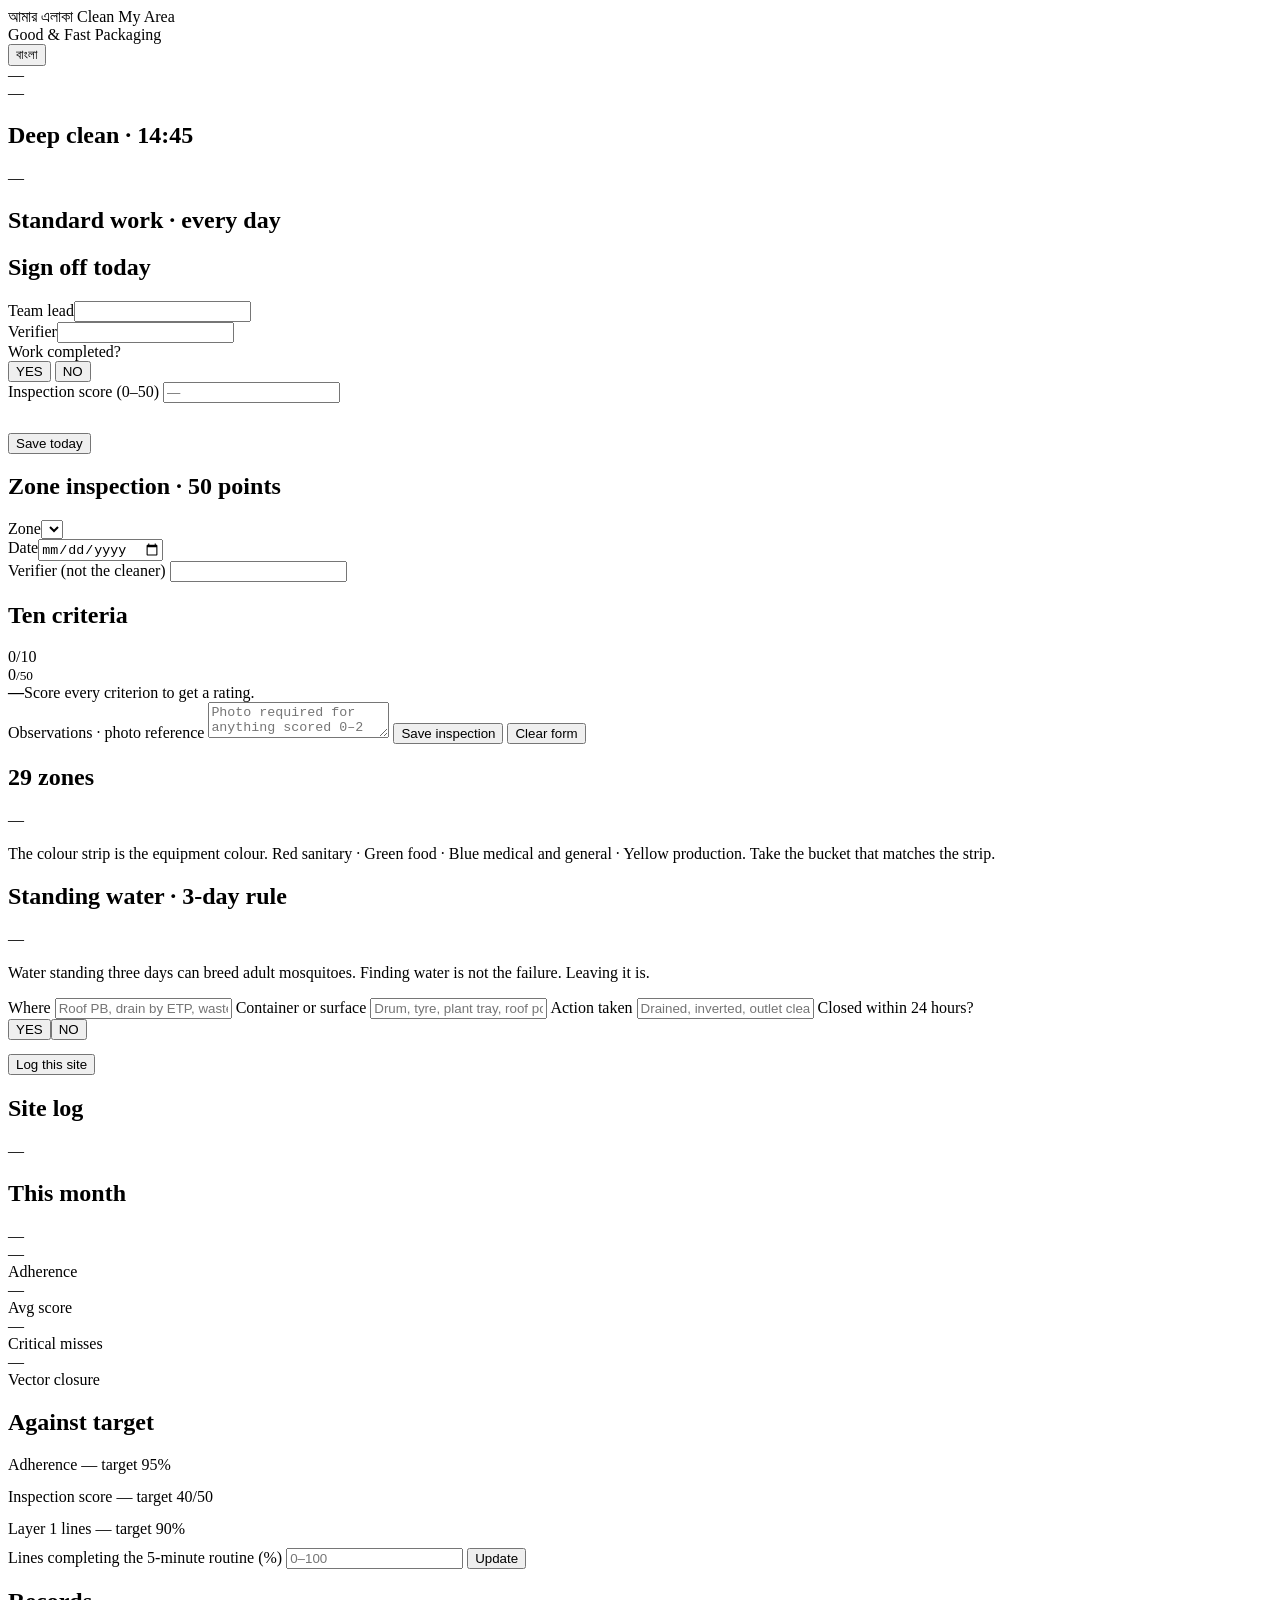
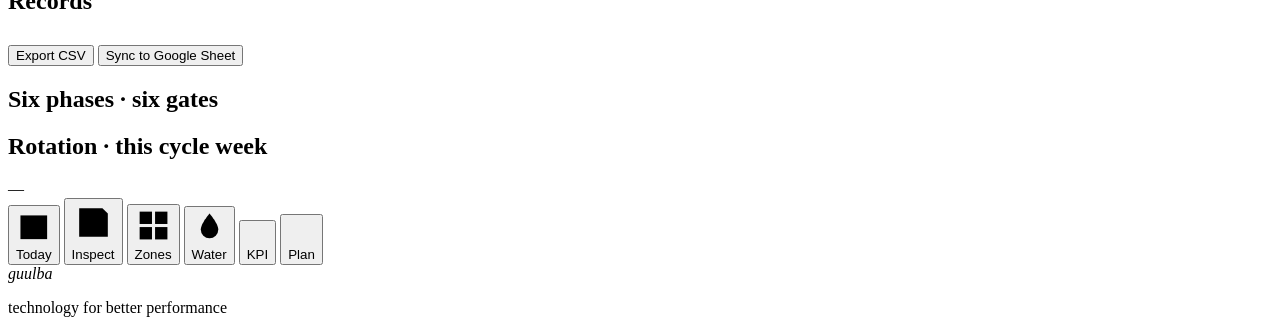
==== index.html @ e6605769 "Add files via upload" ====
<!DOCTYPE html>
<html lang="en">
<head>
<meta charset="utf-8">
<meta name="viewport" content="width=device-width,initial-scale=1,viewport-fit=cover">
<meta name="theme-color" content="#101211">
<meta name="description" content="Housekeeping and hygiene programme for Good &amp; Fast Packaging Co. Ltd. — daily roster, zone inspection, vector control and KPI.">
<title>আমার এলাকা · Clean My Area</title>
<link rel="manifest" href="manifest.json">
<link rel="apple-touch-icon" href="icon-192.png">
<meta name="apple-mobile-web-app-capable" content="yes">
<meta name="apple-mobile-web-app-status-bar-style" content="black">
<link rel="preconnect" href="https://fonts.googleapis.com">
<link rel="preconnect" href="https://fonts.gstatic.com" crossorigin>
<link href="https://fonts.googleapis.com/css2?family=Barlow+Condensed:wght@500;600;700&amp;family=Barlow:wght@400;500;600;700&amp;family=Noto+Sans+Bengali:wght@400;600;700&amp;display=swap" rel="stylesheet">
<link rel="stylesheet" href="css/style.css">
</head>
<body>


<div class="tape" aria-hidden="true"></div>
<header>
  <div class="brand">
    <span class="wordmark">আমার এলাকা</span>
    <span class="latin">Clean My Area</span>
  </div>
  <div class="hdr-row">
    <div class="hdr-meta" id="hdrMeta">Good &amp; Fast Packaging</div>
    <button class="langbtn" id="langBtn" type="button">বাংলা</button>
  </div>
</header>

<main>

<!-- ============ TODAY ============ -->
<section class="view on" id="v-today">
  <div class="hero" id="hero">
    <div class="date" id="heroDate">—</div>
    <div class="dow" id="heroDow">—</div>
    <div class="hero-tags" id="heroTags"></div>
  </div>

  <div class="card" id="pmCard">
    <div class="card-h"><h2 data-t="pmTitle">Deep clean · 14:45</h2><span class="badge slate" id="pmZid">—</span></div>
    <div class="card-b zc" id="pmBody" style="border-left-width:10px">
      <div id="pmZone" style="font-family:'Barlow Condensed';font-size:21px;font-weight:700;line-height:1.15"></div>
      <p class="note" id="pmNote"></p>
    </div>
  </div>

  <div class="card">
    <div class="card-h"><h2 data-t="stdTitle">Standard work · every day</h2></div>
    <div class="card-b" style="padding:0 14px" id="blocks"></div>
  </div>

  <div class="card">
    <div class="card-h"><h2 data-t="signTitle">Sign off today</h2></div>
    <div class="card-b">
      <div class="row2">
        <div><label class="f" data-t="lead">Team lead</label><input type="text" id="fLead" autocomplete="off"></div>
        <div><label class="f" data-t="ver">Verifier</label><input type="text" id="fVer" autocomplete="off"></div>
      </div>
      <label class="f" data-t="doneQ">Work completed?</label>
      <div class="yn">
        <button type="button" id="ynY" aria-pressed="false">YES</button>
        <button type="button" class="no" id="ynN" aria-pressed="false">NO</button>
      </div>
      <label class="f" data-t="scoreL">Inspection score (0–50)</label>
      <input type="text" id="fScore" inputmode="numeric" placeholder="—">
      <p class="note" id="vwarn"></p>
      <button class="btn" id="saveDay" style="margin-top:14px" data-t="saveDay">Save today</button>
    </div>
  </div>
</section>

<!-- ============ INSPECT ============ -->
<section class="view" id="v-inspect">
  <div class="card">
    <div class="card-h"><h2 data-t="inspTitle">Zone inspection · 50 points</h2></div>
    <div class="card-b">
      <div class="row2">
        <div><label class="f" data-t="zoneL">Zone</label><select id="iZone"></select></div>
        <div><label class="f" data-t="dateL">Date</label><input type="date" id="iDate"></div>
      </div>
      <label class="f" data-t="verL">Verifier (not the cleaner)</label>
      <input type="text" id="iVer" autocomplete="off">
    </div>
  </div>

  <div class="card">
    <div class="card-h"><h2 data-t="critTitle">Ten criteria</h2><span id="iProg" class="badge slate">0/10</span></div>
    <div class="card-b" id="qList"></div>
  </div>

  <div class="total">
    <div class="total-n"><span id="iTot">0</span><small>/50</small></div>
    <div class="total-v"><strong id="iRate">—</strong><span id="iAdvice" data-t="rateHint">Score every criterion to get a rating.</span></div>
  </div>
  <label class="f" data-t="obsL">Observations · photo reference</label>
  <textarea id="iObs" placeholder="Photo required for anything scored 0–2"></textarea>
  <button class="btn" id="saveInsp" style="margin-top:12px" data-t="saveInsp">Save inspection</button>
  <button class="btn ghost" id="clearInsp" style="margin-top:8px" data-t="clearInsp">Clear form</button>
</section>

<!-- ============ ZONES ============ -->
<section class="view" id="v-zones">
  <div class="card">
    <div class="card-h"><h2 data-t="zonesTitle">29 zones</h2><span class="badge red" id="zCrit">—</span></div>
    <div class="card-b" style="padding:0" id="zoneList"></div>
  </div>
  <p class="note" data-t="zonesNote">The colour strip is the equipment colour. Red sanitary · Green food · Blue medical and general · Yellow production. Take the bucket that matches the strip.</p>
</section>

<!-- ============ VECTOR ============ -->
<section class="view" id="v-vector">
  <div class="card">
    <div class="card-h"><h2 data-t="vecTitle">Standing water · 3-day rule</h2><span class="badge yellow" id="vSeason">—</span></div>
    <div class="card-b">
      <p class="note" data-t="vecIntro">Water standing three days can breed adult mosquitoes. Finding water is not the failure. Leaving it is.</p>
      <label class="f" data-t="vLoc">Where</label>
      <input type="text" id="vLoc" placeholder="Roof PB, drain by ETP, waste yard…">
      <label class="f" data-t="vType">Container or surface</label>
      <input type="text" id="vType" placeholder="Drum, tyre, plant tray, roof pond…">
      <label class="f" data-t="vAct">Action taken</label>
      <input type="text" id="vAct" placeholder="Drained, inverted, outlet cleared…">
      <label class="f" data-t="vClosed">Closed within 24 hours?</label>
      <div class="yn"><button type="button" id="vY" aria-pressed="false">YES</button><button type="button" class="no" id="vN" aria-pressed="false">NO</button></div>
      <button class="btn" id="saveVec" style="margin-top:14px" data-t="saveVec">Log this site</button>
    </div>
  </div>
  <div class="card">
    <div class="card-h"><h2 data-t="vLogTitle">Site log</h2><span class="badge slate" id="vRate">—</span></div>
    <div class="card-b" style="padding:0" id="vecList"></div>
  </div>
</section>

<!-- ============ KPI ============ -->
<section class="view" id="v-kpi">
  <div class="card">
    <div class="card-h"><h2 data-t="kpiTitle">This month</h2><span class="badge slate" id="kMonth">—</span></div>
    <div class="card-b" style="padding:0">
      <div class="kpi">
        <div><div class="n" id="kAdh">—</div><div class="l" data-t="kAdhL">Adherence</div></div>
        <div><div class="n" id="kScore">—</div><div class="l" data-t="kScoreL">Avg score</div></div>
        <div><div class="n" id="kMiss">—</div><div class="l" data-t="kMissL">Critical misses</div></div>
        <div><div class="n" id="kVec">—</div><div class="l" data-t="kVecL">Vector closure</div></div>
      </div>
    </div>
  </div>

  <div class="card">
    <div class="card-h"><h2 data-t="tgtTitle">Against target</h2></div>
    <div class="card-b">
      <div class="eyebrow" data-t="t1">Adherence — target 95%</div>
      <div class="bar"><i id="bAdh" style="width:0"></i><span id="bAdhT"></span></div>
      <div class="eyebrow" style="margin-top:14px" data-t="t2">Inspection score — target 40/50</div>
      <div class="bar"><i id="bScore" style="width:0"></i><span id="bScoreT"></span></div>
      <div class="eyebrow" style="margin-top:14px" data-t="t3">Layer 1 lines — target 90%</div>
      <div class="bar"><i id="bL1" style="width:0"></i><span id="bL1T"></span></div>
      <label class="f" data-t="l1L">Lines completing the 5-minute routine (%)</label>
      <input type="text" id="fL1" inputmode="numeric" placeholder="0–100">
      <button class="btn ghost" id="saveL1" style="margin-top:10px" data-t="saveL1">Update</button>
    </div>
  </div>

  <div class="card">
    <div class="card-h"><h2 data-t="expTitle">Records</h2></div>
    <div class="card-b">
      <p class="note" id="recCount"></p>
      <button class="btn ghost" id="exportBtn" style="margin-top:10px" data-t="exportBtn">Export CSV</button>
      <button class="btn ghost" id="syncBtn" style="margin-top:8px" data-t="syncBtn">Sync to Google Sheet</button>
    </div>
  </div>
</section>

<!-- ============ PLAN ============ -->
<section class="view" id="v-plan">
  <div class="card">
    <div class="card-h"><h2 data-t="planTitle">Six phases · six gates</h2></div>
    <div class="card-b" style="padding:0" id="gateList"></div>
  </div>
  <div class="card">
    <div class="card-h"><h2 data-t="rotTitle">Rotation · this cycle week</h2><span class="badge slate" id="cycTag">—</span></div>
    <div class="card-b" style="padding:0" id="rotList"></div>
  </div>
</section>

</main>

<nav id="nav">
  <button data-v="today" aria-current="page"><svg viewBox="0 0 24 24"><rect x="3" y="5" width="18" height="16"/><path d="M3 10h18M8 3v4M16 3v4"/></svg><span data-t="nTod">Today</span></button>
  <button data-v="inspect"><svg viewBox="0 0 24 24"><path d="M4 4h13l3 3v13H4z"/><path d="M8 12l3 3 5-6"/></svg><span data-t="nIns">Inspect</span></button>
  <button data-v="zones"><svg viewBox="0 0 24 24"><rect x="3" y="3" width="8" height="8"/><rect x="13" y="3" width="8" height="8"/><rect x="3" y="13" width="8" height="8"/><rect x="13" y="13" width="8" height="8"/></svg><span data-t="nZon">Zones</span></button>
  <button data-v="vector"><svg viewBox="0 0 24 24"><path d="M12 3s6 7 6 11a6 6 0 0 1-12 0c0-4 6-11 6-11z"/></svg><span data-t="nVec">Water</span></button>
  <button data-v="kpi"><svg viewBox="0 0 24 24"><path d="M4 20V10M10 20V4M16 20v-8M22 20H2"/></svg><span data-t="nKpi">KPI</span></button>
  <button data-v="plan"><svg viewBox="0 0 24 24"><path d="M3 6h18M3 12h12M3 18h7"/></svg><span data-t="nPln">Plan</span></button>
</nav>

<footer>
  <div class="gl"><i class="g1">g</i><i class="u1">u</i><i class="u2">u</i><i class="l1">l</i><i class="b1">b</i><i class="a1">a</i></div>
  <p>technology for better performance</p>
</footer>

<div class="toast" id="toast"></div>

<script src="config.js"></script>
<script src="js/data.js"></script>
<script src="js/schedule.js"></script>
<script src="js/store.js"></script>
<script src="js/app.js"></script>
</body>
</html>
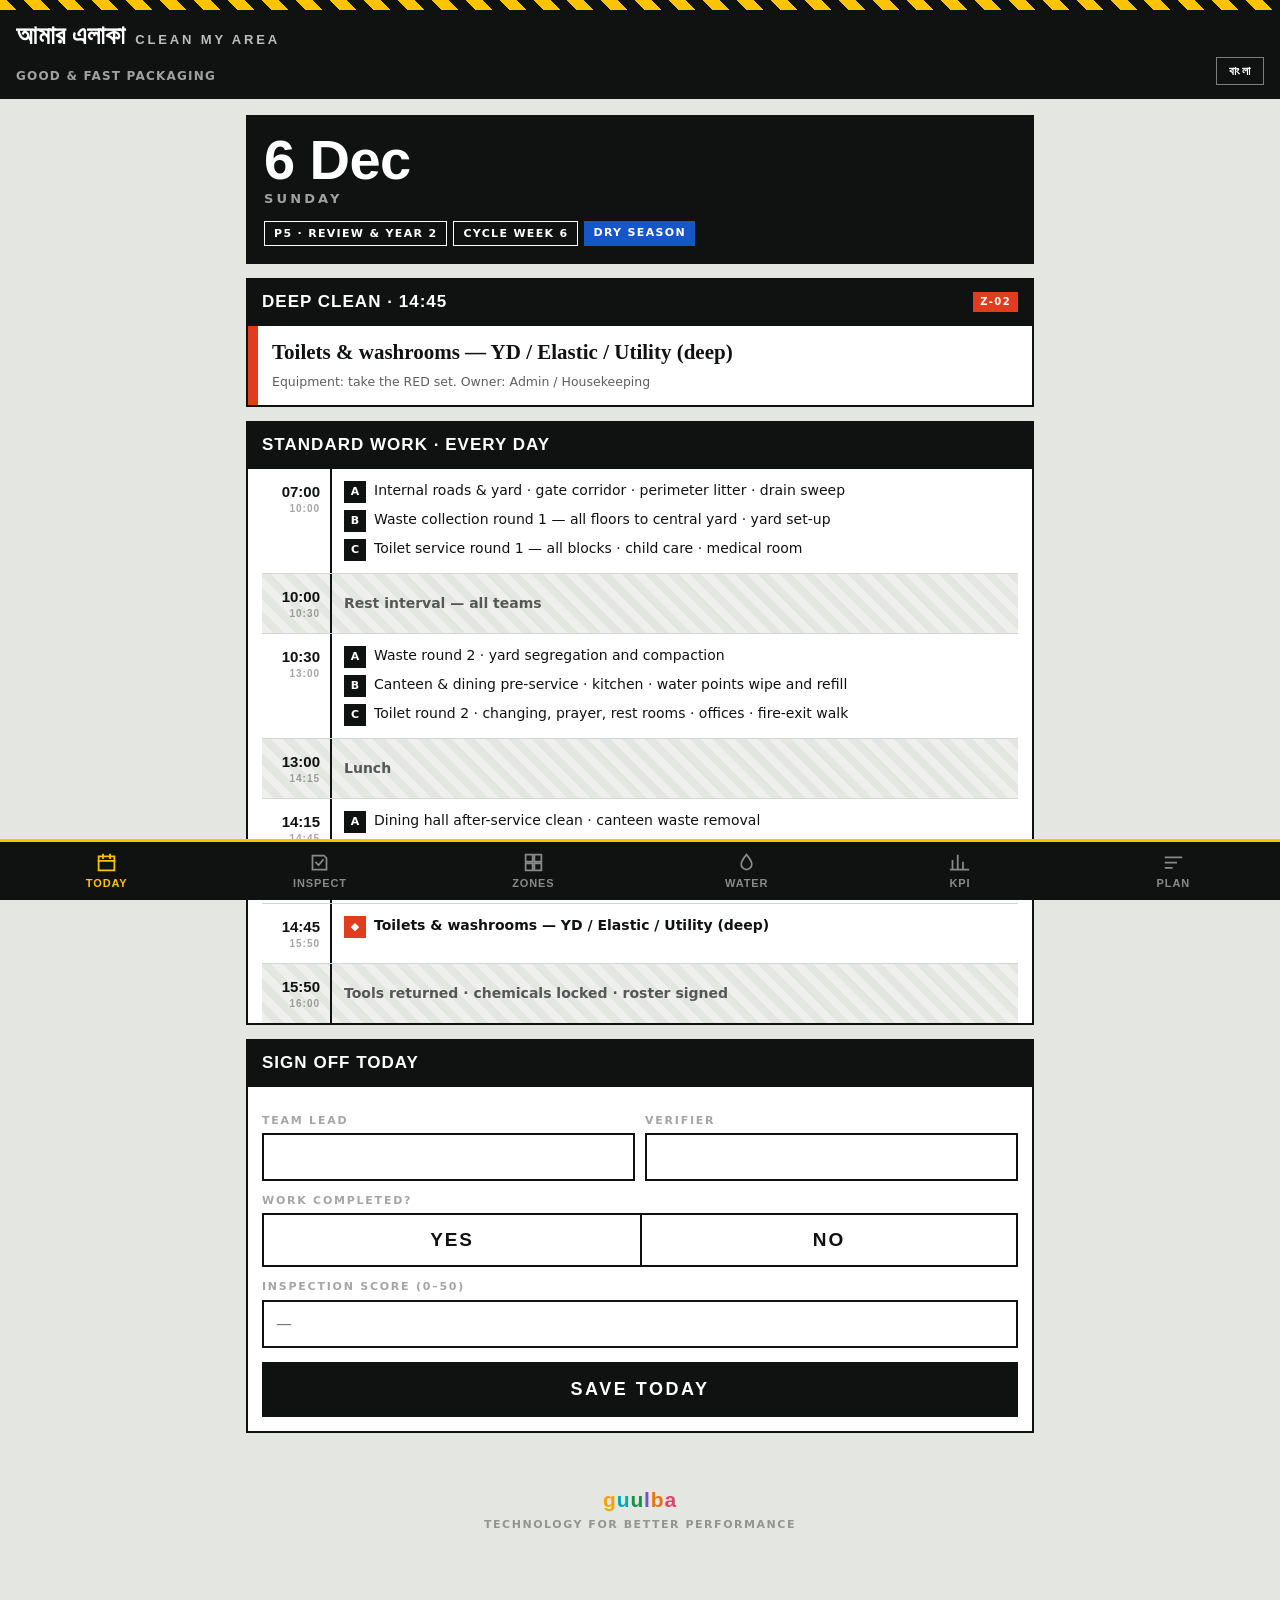
==== commit 54328145: "Add files via upload" ====
--- a/index.html
+++ b/index.html
@@ -13,7 +13,7 @@
 <link rel="preconnect" href="https://fonts.googleapis.com">
 <link rel="preconnect" href="https://fonts.gstatic.com" crossorigin>
 <link href="https://fonts.googleapis.com/css2?family=Barlow+Condensed:wght@500;600;700&amp;family=Barlow:wght@400;500;600;700&amp;family=Noto+Sans+Bengali:wght@400;600;700&amp;display=swap" rel="stylesheet">
-<link rel="stylesheet" href="css/style.css">
+<link rel="stylesheet" href="style.css">
 </head>
 <body>
 
@@ -204,9 +204,9 @@
 <div class="toast" id="toast"></div>
 
 <script src="config.js"></script>
-<script src="js/data.js"></script>
-<script src="js/schedule.js"></script>
-<script src="js/store.js"></script>
-<script src="js/app.js"></script>
+<script src="data.js"></script>
+<script src="schedule.js"></script>
+<script src="store.js"></script>
+<script src="app.js"></script>
 </body>
 </html>
--- a/style.css
+++ b/style.css
@@ -0,0 +1,218 @@
+/* Clean My Area — floor signage system
+   Palette is the factory's own equipment colour code.
+   RED sanitary · GREEN food · BLUE medical & general · YELLOW production */
+
+/* ============================================================
+   CLEAN MY AREA — floor signage system
+   Palette is the factory's own equipment colour code.
+   RED sanitary · GREEN food · BLUE medical/general · YELLOW production
+   ============================================================ */
+:root{
+  --concrete:#E4E6E2;      /* polished floor */
+  --concrete-d:#D3D6D1;
+  --slab:#FFFFFF;
+  --ink:#101211;
+  --ink-70:rgba(16,18,17,.68);
+  --ink-40:rgba(16,18,17,.38);
+  --line:#101211;
+
+  --red:#E23C1E;           /* sanitary / CRITICAL */
+  --green:#12924A;         /* food / on target */
+  --blue:#1656C8;          /* medical + general */
+  --yellow:#FFC400;        /* production / HIGH */
+  --slate:#6B7570;         /* LOW */
+
+  --tape: repeating-linear-gradient(45deg,#FFC400 0 12px,#101211 12px 24px);
+  --r:0px;
+  --pad:16px;
+  --tap:48px;
+}
+*{box-sizing:border-box;-webkit-tap-highlight-color:transparent}
+html,body{margin:0;padding:0}
+body{
+  background:var(--concrete);
+  color:var(--ink);
+  font-family:'Barlow','Noto Sans Bengali',system-ui,sans-serif;
+  font-size:16px;line-height:1.4;
+  padding-bottom:calc(76px + env(safe-area-inset-bottom));
+  -webkit-font-smoothing:antialiased;
+}
+.bn{font-family:'Noto Sans Bengali','Barlow',sans-serif}
+h1,h2,h3,.disp{font-family:'Barlow Condensed','Noto Sans Bengali',sans-serif;font-weight:700;letter-spacing:.01em;margin:0}
+button{font-family:inherit;font-size:inherit;cursor:pointer;border:0;background:none;color:inherit}
+:focus-visible{outline:3px solid var(--blue);outline-offset:2px}
+
+/* ---------- app frame ---------- */
+.tape{height:10px;background:var(--tape);background-size:auto}
+header{
+  background:var(--ink);color:#fff;padding:12px var(--pad) 14px;
+  position:sticky;top:0;z-index:40;
+}
+.brand{display:flex;align-items:baseline;gap:10px;flex-wrap:wrap}
+.wordmark{font-family:'Noto Sans Bengali',sans-serif;font-weight:700;font-size:26px;line-height:1}
+.latin{font-family:'Barlow Condensed',sans-serif;font-weight:600;font-size:13px;letter-spacing:.22em;text-transform:uppercase;color:#fff;opacity:.72}
+.hdr-row{display:flex;justify-content:space-between;align-items:flex-end;gap:12px;margin-top:8px}
+.hdr-meta{font-size:12px;letter-spacing:.1em;text-transform:uppercase;color:rgba(255,255,255,.6);font-weight:600}
+.langbtn{border:1.5px solid rgba(255,255,255,.45);padding:6px 12px;font-size:12px;font-weight:700;letter-spacing:.12em;color:#fff;text-transform:uppercase}
+.langbtn:hover{background:#fff;color:var(--ink)}
+
+main{padding:var(--pad);max-width:820px;margin:0 auto}
+.view{display:none;animation:in .18s ease-out}
+.view.on{display:block}
+@keyframes in{from{opacity:0;transform:translateY(6px)}to{opacity:1;transform:none}}
+@media (prefers-reduced-motion:reduce){*{animation:none!important;transition:none!important}}
+
+/* ---------- structural card ---------- */
+.card{background:var(--slab);border:2px solid var(--line);margin-bottom:14px}
+.card-h{
+  display:flex;justify-content:space-between;align-items:center;gap:10px;
+  padding:10px 14px;border-bottom:2px solid var(--line);background:var(--ink);color:#fff;
+}
+.card-h h2{font-size:17px;letter-spacing:.06em;text-transform:uppercase}
+.card-b{padding:14px}
+.eyebrow{font-size:11px;font-weight:700;letter-spacing:.2em;text-transform:uppercase;color:var(--ink-40);margin-bottom:6px}
+
+/* ---------- today hero ---------- */
+.hero{background:var(--ink);color:#fff;border:2px solid var(--line);padding:16px;margin-bottom:14px;position:relative;overflow:hidden}
+.hero .date{font-family:'Barlow Condensed',sans-serif;font-size:44px;font-weight:700;line-height:.95;letter-spacing:-.01em}
+.hero .dow{font-size:13px;letter-spacing:.24em;text-transform:uppercase;color:rgba(255,255,255,.6);font-weight:600;margin-top:4px}
+.hero-tags{display:flex;gap:6px;flex-wrap:wrap;margin-top:12px}
+.tag{font-size:11px;font-weight:700;letter-spacing:.12em;text-transform:uppercase;padding:4px 9px;border:1.5px solid currentColor}
+.tag.solid{border:0;color:var(--ink)}
+.hero.holiday{background:var(--slate)}
+
+/* ---------- blocks ---------- */
+.blk{display:grid;grid-template-columns:70px 1fr;border-bottom:1.5px solid var(--concrete-d)}
+.blk:last-child{border-bottom:0}
+.blk-t{padding:12px 8px 12px 0;border-right:2px solid var(--line);font-family:'Barlow Condensed',sans-serif;font-weight:700;font-size:15px;text-align:right;padding-right:10px}
+.blk-t small{display:block;font-family:'Barlow',sans-serif;font-size:10px;font-weight:600;letter-spacing:.1em;color:var(--ink-40);text-transform:uppercase}
+.blk-c{padding:12px 0 12px 12px}
+.team{display:flex;gap:8px;margin-bottom:7px;align-items:flex-start}
+.team:last-child{margin-bottom:0}
+.chip{flex:0 0 auto;width:22px;height:22px;display:grid;place-items:center;font-size:11px;font-weight:700;color:#fff;background:var(--ink)}
+.team p{margin:0;font-size:14px;line-height:1.35}
+.blk.rest{background:repeating-linear-gradient(45deg,#EFF0ED 0 8px,#E4E6E2 8px 16px)}
+.blk.rest .blk-c{font-weight:600;color:var(--ink-70);font-size:14px;display:flex;align-items:center}
+
+/* ---------- zone chip colours ---------- */
+.zc{border-left:10px solid var(--slate)}
+.zc.red{border-left-color:var(--red)} .zc.green{border-left-color:var(--green)}
+.zc.blue{border-left-color:var(--blue)} .zc.yellow{border-left-color:var(--yellow)}
+.badge{display:inline-block;font-size:10px;font-weight:700;letter-spacing:.14em;text-transform:uppercase;padding:3px 7px;color:#fff}
+.badge.red{background:var(--red)} .badge.green{background:var(--green)}
+.badge.blue{background:var(--blue)} .badge.yellow{background:var(--yellow);color:var(--ink)}
+.badge.slate{background:var(--slate)}
+
+/* ---------- form ---------- */
+label.f{display:block;font-size:11px;font-weight:700;letter-spacing:.16em;text-transform:uppercase;color:var(--ink-40);margin:12px 0 5px}
+input[type=text],input[type=date],select,textarea{
+  width:100%;padding:11px 12px;border:2px solid var(--line);background:var(--slab);
+  font-family:inherit;font-size:16px;color:var(--ink);min-height:var(--tap)
+}
+textarea{min-height:70px;resize:vertical}
+.row2{display:grid;grid-template-columns:1fr 1fr;gap:10px}
+
+.yn{display:grid;grid-template-columns:1fr 1fr;gap:0;border:2px solid var(--line)}
+.yn button{padding:14px 0;font-family:'Barlow Condensed',sans-serif;font-weight:700;font-size:19px;letter-spacing:.1em;background:var(--slab);min-height:var(--tap)}
+.yn button+button{border-left:2px solid var(--line)}
+.yn button[aria-pressed=true]{background:var(--green);color:#fff}
+.yn button.no[aria-pressed=true]{background:var(--red);color:#fff}
+
+.btn{
+  display:block;width:100%;padding:15px;background:var(--ink);color:#fff;
+  font-family:'Barlow Condensed',sans-serif;font-weight:700;font-size:18px;
+  letter-spacing:.14em;text-transform:uppercase;min-height:var(--tap);border:2px solid var(--line)
+}
+.btn:hover{background:var(--green);border-color:var(--green)}
+.btn.ghost{background:var(--slab);color:var(--ink)}
+.btn.ghost:hover{background:var(--ink);color:#fff}
+
+/* ---------- score pad ---------- */
+.q{border-bottom:2px solid var(--concrete-d);padding:13px 0}
+.q:last-of-type{border-bottom:0}
+.q h4{margin:0 0 3px;font-family:'Barlow Condensed',sans-serif;font-size:16px;font-weight:700}
+.q p{margin:0 0 9px;font-size:13px;color:var(--ink-70);line-height:1.35}
+.pad{display:grid;grid-template-columns:repeat(6,1fr);gap:0;border:2px solid var(--line)}
+.pad button{
+  padding:13px 0;font-family:'Barlow Condensed',sans-serif;font-weight:700;font-size:19px;
+  background:var(--slab);min-height:var(--tap)
+}
+.pad button+button{border-left:2px solid var(--line)}
+.pad button[aria-pressed=true]{background:var(--ink);color:#fff}
+.pad button[aria-pressed=true].lo{background:var(--red)}
+.pad button[aria-pressed=true].mid{background:var(--yellow);color:var(--ink)}
+.pad button[aria-pressed=true].hi{background:var(--green)}
+
+.total{display:flex;align-items:stretch;border:2px solid var(--line);margin-top:14px}
+.total-n{flex:0 0 108px;background:var(--ink);color:#fff;display:grid;place-items:center;font-family:'Barlow Condensed',sans-serif;font-size:46px;font-weight:700;line-height:1}
+.total-n small{font-size:14px;opacity:.55;font-weight:600}
+.total-v{flex:1;padding:12px 14px;display:flex;flex-direction:column;justify-content:center}
+.total-v strong{font-family:'Barlow Condensed',sans-serif;font-size:23px;letter-spacing:.06em;text-transform:uppercase}
+.total-v span{font-size:13px;color:var(--ink-70)}
+
+/* ---------- list rows ---------- */
+.rowitem{display:flex;gap:11px;padding:11px 13px;border-bottom:1.5px solid var(--concrete-d);align-items:flex-start}
+.rowitem:last-child{border-bottom:0}
+.rowitem .meta{margin-left:auto;text-align:right;flex:0 0 auto}
+.rowitem h4{margin:0;font-family:'Barlow Condensed',sans-serif;font-size:16px;font-weight:700;line-height:1.2}
+.rowitem p{margin:2px 0 0;font-size:12.5px;color:var(--ink-70);line-height:1.35}
+.scorepill{font-family:'Barlow Condensed',sans-serif;font-weight:700;font-size:19px;padding:2px 9px;border:2px solid var(--line);display:inline-block}
+.scorepill.ok{background:var(--green);color:#fff;border-color:var(--green)}
+.scorepill.warn{background:var(--yellow);border-color:var(--yellow)}
+.scorepill.bad{background:var(--red);color:#fff;border-color:var(--red)}
+.scorepill.none{color:var(--ink-40);border-color:var(--concrete-d)}
+
+/* ---------- KPI ---------- */
+.kpi{display:grid;grid-template-columns:1fr 1fr;gap:0;border:2px solid var(--line);background:var(--line)}
+.kpi>div{background:var(--slab);padding:13px}
+.kpi .n{font-family:'Barlow Condensed',sans-serif;font-size:38px;font-weight:700;line-height:1}
+.kpi .l{font-size:11px;font-weight:700;letter-spacing:.13em;text-transform:uppercase;color:var(--ink-40);margin-top:3px}
+.bar{height:26px;background:var(--concrete);border:2px solid var(--line);position:relative;margin-top:7px}
+.bar i{display:block;height:100%;background:var(--green)}
+.bar i.warn{background:var(--yellow)} .bar i.bad{background:var(--red)}
+.bar span{position:absolute;right:6px;top:1px;font-family:'Barlow Condensed',sans-serif;font-weight:700;font-size:15px}
+
+.gate{display:flex;align-items:center;gap:11px;padding:11px 13px;border-bottom:1.5px solid var(--concrete-d)}
+.gate:last-child{border-bottom:0}
+.gate .g{flex:0 0 46px;height:46px;display:grid;place-items:center;font-family:'Barlow Condensed',sans-serif;font-weight:700;font-size:19px;border:2px solid var(--line)}
+.gate.done .g{background:var(--green);color:#fff;border-color:var(--green)}
+.gate.now .g{background:var(--tape);background-size:auto}
+.gate.next .g{background:var(--slab)}
+.gate h4{margin:0;font-family:'Barlow Condensed',sans-serif;font-size:16px}
+.gate p{margin:1px 0 0;font-size:12.5px;color:var(--ink-70)}
+
+/* ---------- nav ---------- */
+nav{
+  position:fixed;left:0;right:0;bottom:0;z-index:50;background:var(--ink);
+  display:grid;grid-template-columns:repeat(6,1fr);
+  border-top:3px solid var(--yellow);padding-bottom:env(safe-area-inset-bottom)
+}
+nav button{padding:10px 2px 11px;color:rgba(255,255,255,.5);display:flex;flex-direction:column;align-items:center;gap:4px;min-height:var(--tap)}
+nav button svg{width:21px;height:21px;stroke:currentColor;fill:none;stroke-width:2;stroke-linecap:square}
+nav button span{font-family:'Barlow Condensed',sans-serif;font-size:11px;font-weight:700;letter-spacing:.08em;text-transform:uppercase}
+nav button[aria-current=page]{color:var(--yellow)}
+
+.note{font-size:12.5px;color:var(--ink-70);line-height:1.45;margin:9px 0 0}
+.empty{padding:26px 14px;text-align:center;color:var(--ink-70);font-size:14px}
+.empty strong{display:block;font-family:'Barlow Condensed',sans-serif;font-size:19px;color:var(--ink);margin-bottom:4px}
+
+.toast{
+  position:fixed;left:50%;transform:translateX(-50%);bottom:88px;z-index:90;
+  background:var(--ink);color:#fff;padding:12px 20px;border-left:6px solid var(--green);
+  font-family:'Barlow Condensed',sans-serif;font-weight:700;font-size:16px;letter-spacing:.08em;
+  text-transform:uppercase;opacity:0;pointer-events:none;transition:opacity .2s
+}
+.toast.on{opacity:1}
+.toast.err{border-left-color:var(--red)}
+
+footer{padding:22px var(--pad) 12px;text-align:center}
+.gl{font-family:'Barlow Condensed',sans-serif;font-weight:700;font-size:21px;letter-spacing:.04em}
+.gl i{font-style:normal}
+.gl .g1{color:#F0A500}.gl .u1{color:#00A8B5}.gl .u2{color:#12924A}
+.gl .l1{color:#7B4FBF}.gl .b1{color:#E8730C}.gl .a1{color:#E0446B}
+footer p{margin:3px 0 0;font-size:11px;letter-spacing:.14em;text-transform:uppercase;color:var(--ink-40);font-weight:600}
+
+@media(min-width:640px){
+  .kpi{grid-template-columns:repeat(4,1fr)}
+  .hero .date{font-size:56px}
+}
